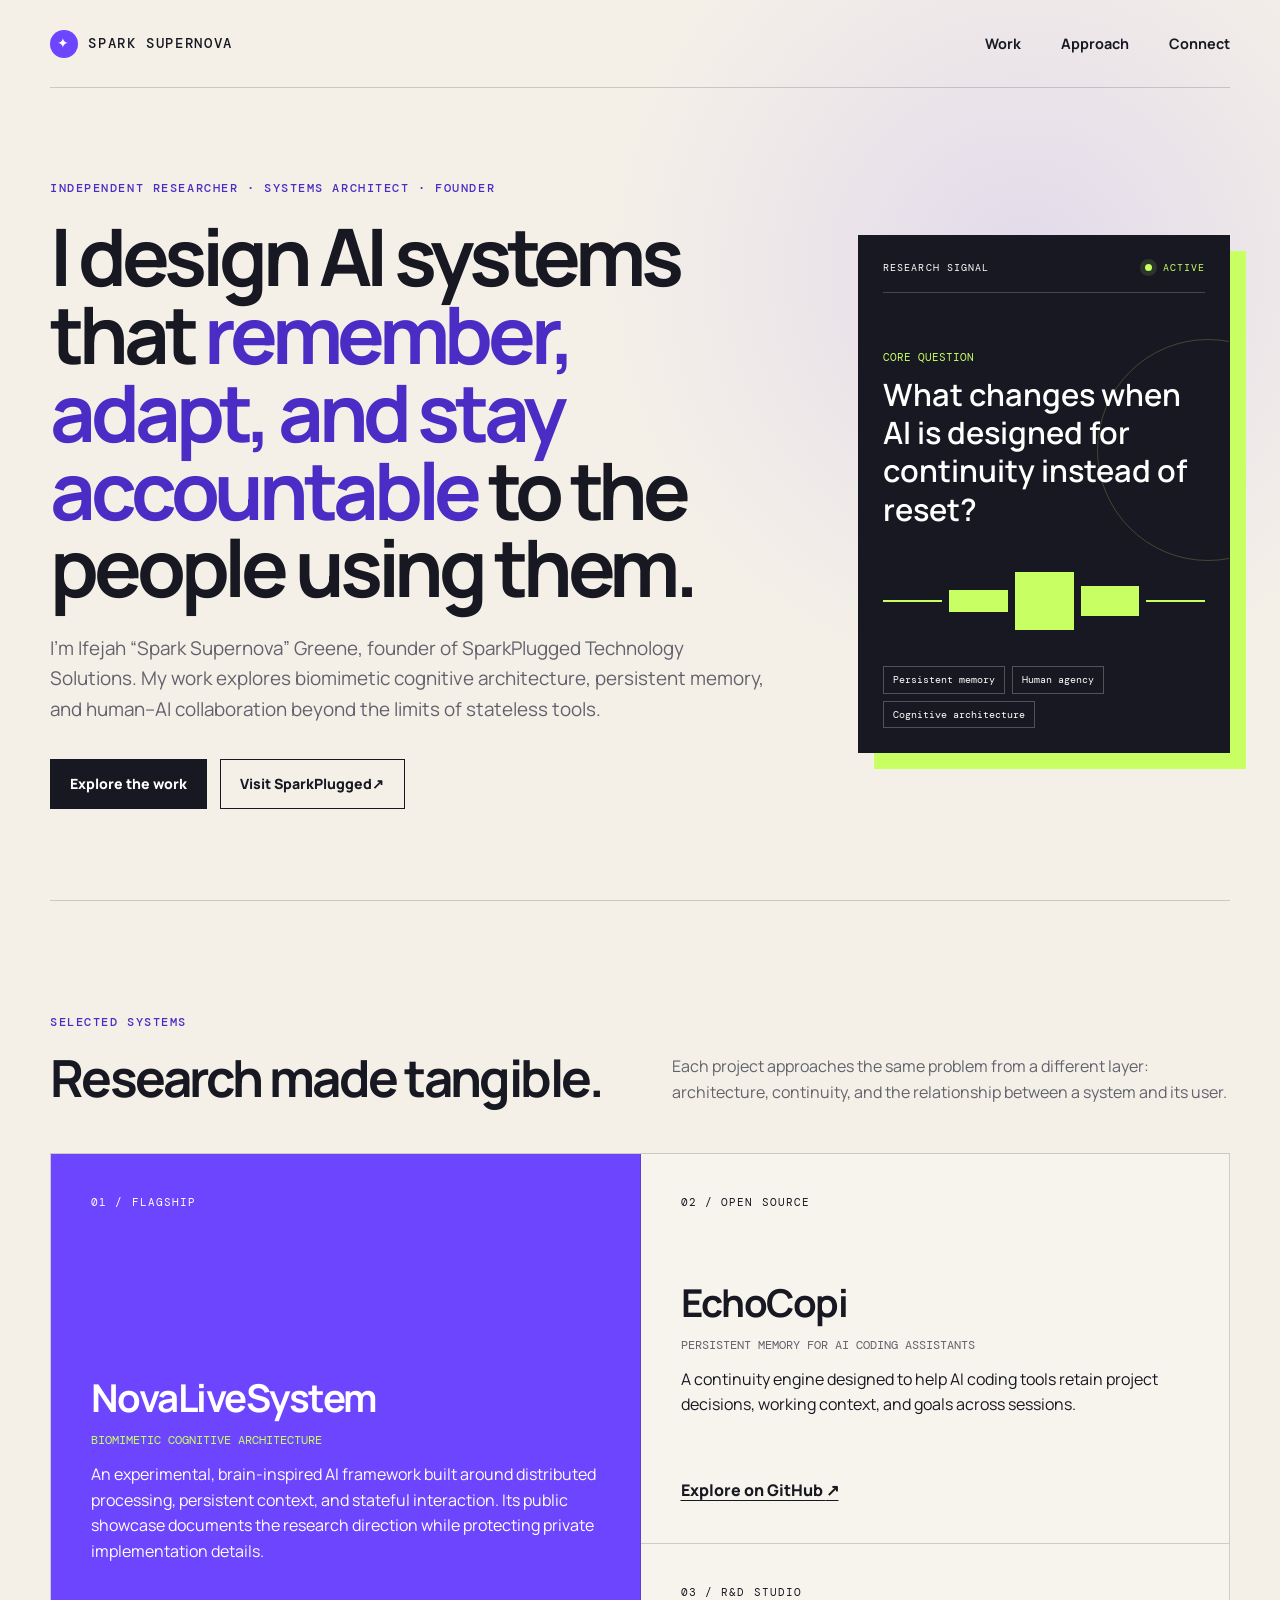
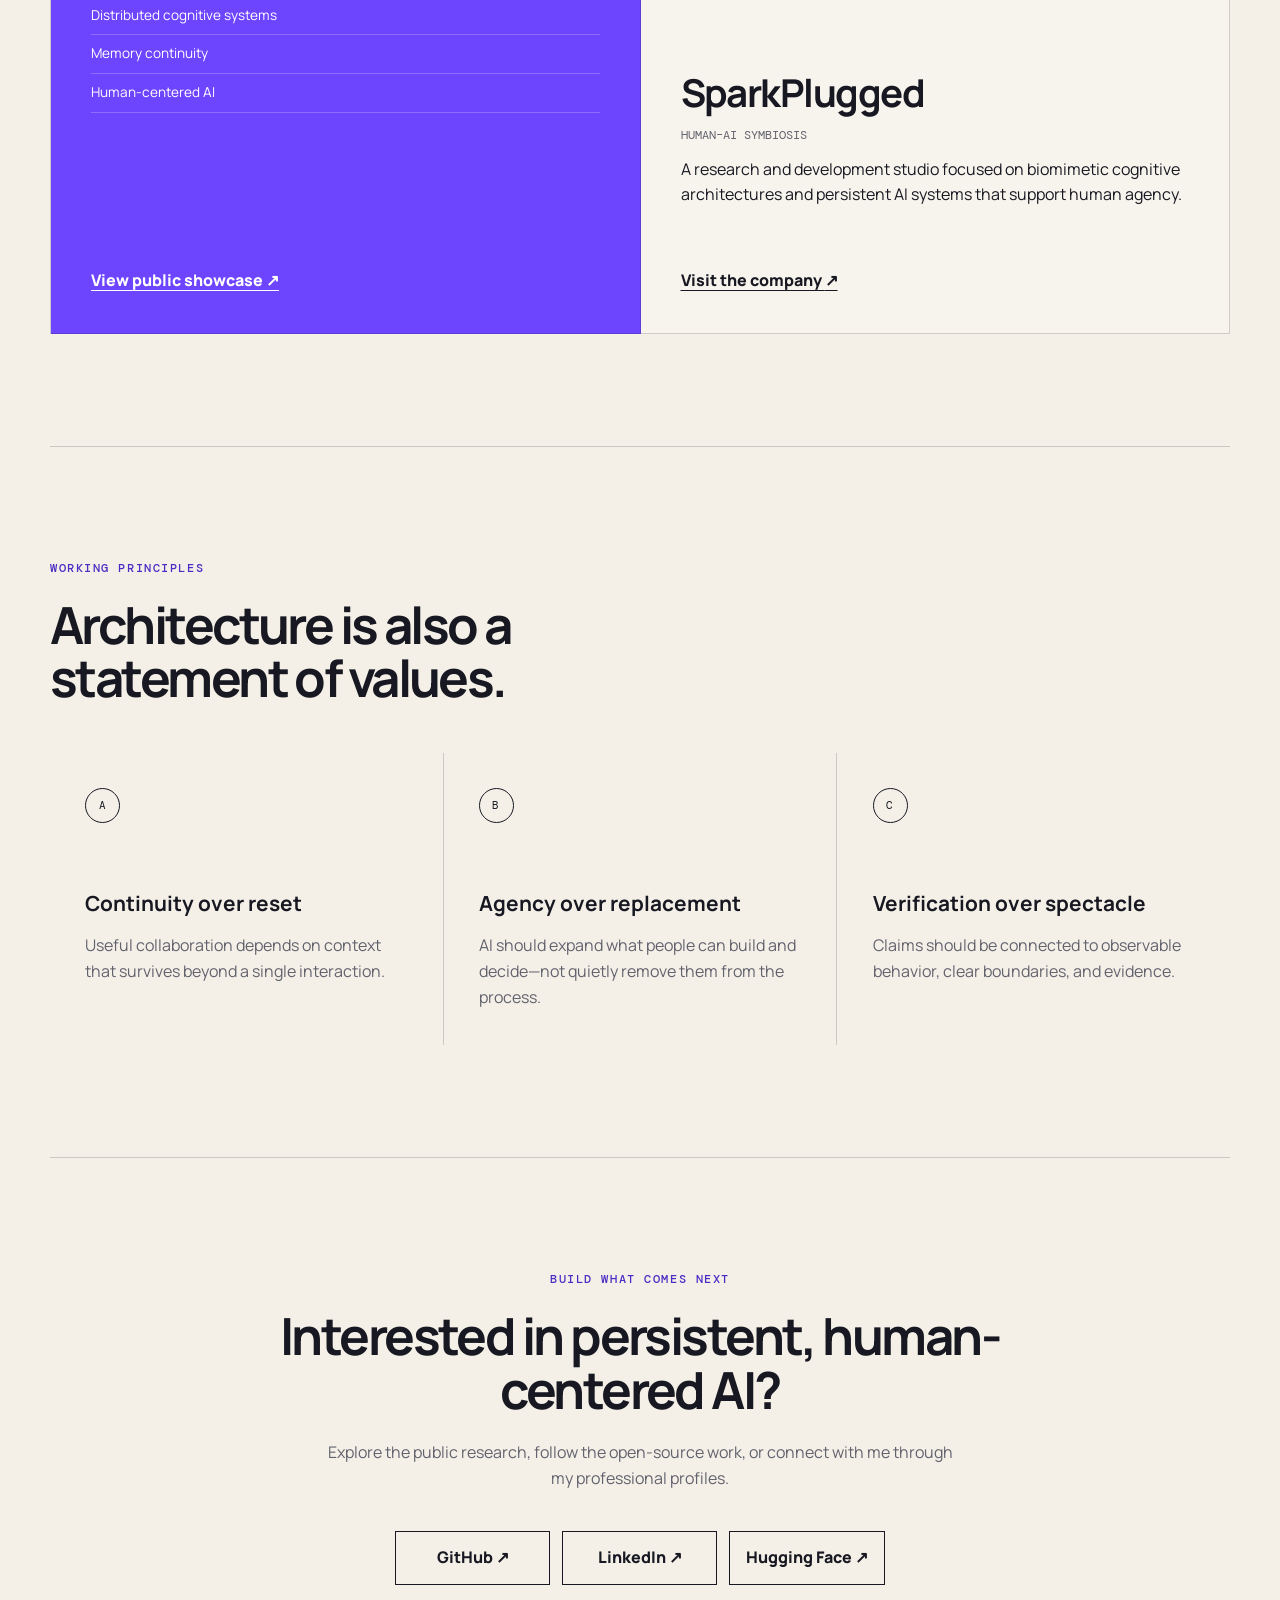
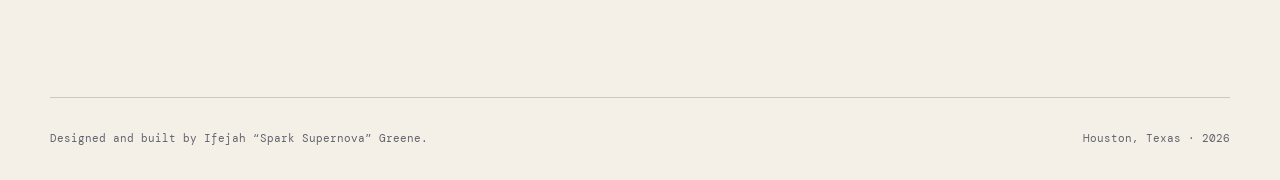
==== index.html @ 1018022b "Build semantic portfolio structure" ====
<!DOCTYPE html>
<html lang="en">
<head>
  <meta charset="UTF-8">
  <meta name="viewport" content="width=device-width, initial-scale=1.0">
  <meta
    name="description"
    content="Portfolio of Ifejah “Spark Supernova” Greene, founder of SparkPlugged Technology Solutions and builder of human-centered persistent AI systems."
  >
  <title>Spark Supernova | Cognitive Systems Architect</title>
  <link rel="preconnect" href="https://fonts.googleapis.com">
  <link rel="preconnect" href="https://fonts.gstatic.com" crossorigin>
  <link
    href="https://fonts.googleapis.com/css2?family=DM+Mono:wght@400;500&family=Manrope:wght@400;500;600;700;800&display=swap"
    rel="stylesheet"
  >
  <link rel="stylesheet" href="style.css">
</head>
<body>
  <a class="skip-link" href="#main-content">Skip to main content</a>

  <header class="site-header">
    <a class="wordmark" href="#top" aria-label="Spark Supernova home">
      <span class="wordmark-mark" aria-hidden="true">✦</span>
      <span>SPARK SUPERNOVA</span>
    </a>

    <nav aria-label="Primary navigation">
      <a href="#work">Work</a>
      <a href="#approach">Approach</a>
      <a href="#connect">Connect</a>
    </nav>
  </header>

  <main id="main-content">
    <section class="hero" id="top">
      <div class="hero-copy">
        <p class="eyebrow">Independent researcher · Systems architect · Founder</p>
        <h1>I design AI systems that <em>remember, adapt, and stay accountable</em> to the people using them.</h1>
        <p class="hero-summary">
          I’m Ifejah “Spark Supernova” Greene, founder of SparkPlugged Technology
          Solutions. My work explores biomimetic cognitive architecture, persistent
          memory, and human–AI collaboration beyond the limits of stateless tools.
        </p>
        <div class="hero-actions">
          <a class="button button-primary" href="#work">Explore the work</a>
          <a
            class="button button-secondary"
            href="https://sparkpluggedts.com/"
            target="_blank"
            rel="noopener noreferrer"
          >Visit SparkPlugged <span aria-hidden="true">↗</span></a>
        </div>
      </div>

      <aside class="signal-card" aria-label="Research focus">
        <div class="signal-card-header">
          <span>RESEARCH SIGNAL</span>
          <span class="status"><span class="status-dot"></span> ACTIVE</span>
        </div>
        <p class="signal-label">Core question</p>
        <p class="signal-question">
          What changes when AI is designed for continuity instead of reset?
        </p>
        <div class="signal-lines" aria-hidden="true">
          <span></span><span></span><span></span><span></span><span></span>
        </div>
        <ul class="signal-tags" aria-label="Areas of focus">
          <li>Persistent memory</li>
          <li>Human agency</li>
          <li>Cognitive architecture</li>
        </ul>
      </aside>
    </section>

    <section class="work-section" id="work" aria-labelledby="work-heading">
      <div class="section-heading">
        <p class="eyebrow">Selected systems</p>
        <h2 id="work-heading">Research made tangible.</h2>
        <p>
          Each project approaches the same problem from a different layer:
          architecture, continuity, and the relationship between a system and its user.
        </p>
      </div>

      <div class="project-grid">
        <article class="project-card project-card-featured">
          <div class="project-number">01 / FLAGSHIP</div>
          <h3>NovaLiveSystem</h3>
          <p class="project-type">Biomimetic cognitive architecture</p>
          <p>
            An experimental, brain-inspired AI framework built around distributed
            processing, persistent context, and stateful interaction. Its public
            showcase documents the research direction while protecting private
            implementation details.
          </p>
          <ul class="project-details">
            <li>Distributed cognitive systems</li>
            <li>Memory continuity</li>
            <li>Human-centered AI</li>
          </ul>
          <a
            class="text-link"
            href="https://github.com/SparkSupernova/NovaLiveSystem-Showcase-PUBLIC"
            target="_blank"
            rel="noopener noreferrer"
          >View public showcase <span aria-hidden="true">↗</span></a>
        </article>

        <article class="project-card">
          <div class="project-number">02 / OPEN SOURCE</div>
          <h3>EchoCopi</h3>
          <p class="project-type">Persistent memory for AI coding assistants</p>
          <p>
            A continuity engine designed to help AI coding tools retain project
            decisions, working context, and goals across sessions.
          </p>
          <a
            class="text-link"
            href="https://github.com/SparkSupernova/EchoCopi"
            target="_blank"
            rel="noopener noreferrer"
          >Explore on GitHub <span aria-hidden="true">↗</span></a>
        </article>

        <article class="project-card">
          <div class="project-number">03 / R&amp;D STUDIO</div>
          <h3>SparkPlugged</h3>
          <p class="project-type">Human–AI symbiosis</p>
          <p>
            A research and development studio focused on biomimetic cognitive
            architectures and persistent AI systems that support human agency.
          </p>
          <a
            class="text-link"
            href="https://sparkpluggedts.com/"
            target="_blank"
            rel="noopener noreferrer"
          >Visit the company <span aria-hidden="true">↗</span></a>
        </article>
      </div>
    </section>

    <section class="approach-section" id="approach" aria-labelledby="approach-heading">
      <div class="section-heading">
        <p class="eyebrow">Working principles</p>
        <h2 id="approach-heading">Architecture is also a statement of values.</h2>
      </div>

      <div class="principle-grid">
        <article>
          <span class="principle-index">A</span>
          <h3>Continuity over reset</h3>
          <p>
            Useful collaboration depends on context that survives beyond a single
            interaction.
          </p>
        </article>
        <article>
          <span class="principle-index">B</span>
          <h3>Agency over replacement</h3>
          <p>
            AI should expand what people can build and decide—not quietly remove
            them from the process.
          </p>
        </article>
        <article>
          <span class="principle-index">C</span>
          <h3>Verification over spectacle</h3>
          <p>
            Claims should be connected to observable behavior, clear boundaries,
            and evidence.
          </p>
        </article>
      </div>
    </section>

    <section class="connect-section" id="connect" aria-labelledby="connect-heading">
      <p class="eyebrow">Build what comes next</p>
      <h2 id="connect-heading">Interested in persistent, human-centered AI?</h2>
      <p>
        Explore the public research, follow the open-source work, or connect with
        me through my professional profiles.
      </p>
      <div class="connect-links">
        <a href="https://github.com/SparkSupernova" target="_blank" rel="noopener noreferrer">GitHub <span aria-hidden="true">↗</span></a>
        <a href="https://www.linkedin.com/in/ifejah-greene-469629395" target="_blank" rel="noopener noreferrer">LinkedIn <span aria-hidden="true">↗</span></a>
        <a href="https://huggingface.co/SparkSupernova" target="_blank" rel="noopener noreferrer">Hugging Face <span aria-hidden="true">↗</span></a>
      </div>
    </section>
  </main>

  <footer>
    <p>Designed and built by Ifejah “Spark Supernova” Greene.</p>
    <p>Houston, Texas · <span id="year">2026</span></p>
  </footer>
</body>
</html>
---- style.css ----
:root {
  --ink: #171821;
  --paper: #f4f0e8;
  --paper-deep: #e8e1d5;
  --violet: #6e45ff;
  --violet-dark: #4b2cc4;
  --lime: #c8ff63;
  --muted: #62626d;
  --line: rgba(23, 24, 33, 0.18);
  --max-width: 1180px;
}

* {
  box-sizing: border-box;
}

html {
  scroll-behavior: smooth;
}

body {
  margin: 0;
  background:
    radial-gradient(circle at 80% 8%, rgba(110, 69, 255, 0.13), transparent 26rem),
    var(--paper);
  color: var(--ink);
  font-family: "Manrope", sans-serif;
  line-height: 1.6;
}

a {
  color: inherit;
}

.skip-link {
  position: fixed;
  top: 0.75rem;
  left: 0.75rem;
  z-index: 10;
  padding: 0.7rem 1rem;
  background: var(--ink);
  color: white;
  transform: translateY(-160%);
}

.skip-link:focus {
  transform: translateY(0);
}

.site-header,
main,
footer {
  width: min(calc(100% - 2.5rem), var(--max-width));
  margin-inline: auto;
}

.site-header {
  display: flex;
  align-items: center;
  justify-content: space-between;
  min-height: 88px;
  border-bottom: 1px solid var(--line);
}

.wordmark {
  display: inline-flex;
  gap: 0.65rem;
  align-items: center;
  color: var(--ink);
  font-family: "DM Mono", monospace;
  font-size: 0.85rem;
  font-weight: 500;
  letter-spacing: 0.12em;
  text-decoration: none;
}

.wordmark-mark {
  display: grid;
  width: 1.75rem;
  height: 1.75rem;
  place-items: center;
  border-radius: 50%;
  background: var(--violet);
  color: white;
}

nav {
  display: flex;
  gap: clamp(1.2rem, 4vw, 2.5rem);
}

nav a {
  font-size: 0.9rem;
  font-weight: 700;
  text-decoration: none;
}

nav a:hover,
nav a:focus-visible,
.text-link:hover,
.text-link:focus-visible {
  color: var(--violet-dark);
}

.hero {
  display: grid;
  grid-template-columns: minmax(0, 1.45fr) minmax(280px, 0.75fr);
  gap: clamp(2.5rem, 7vw, 7rem);
  align-items: center;
  min-height: calc(100vh - 88px);
  padding: 5rem 0;
}

.eyebrow {
  margin: 0 0 1.2rem;
  color: var(--violet-dark);
  font-family: "DM Mono", monospace;
  font-size: 0.75rem;
  font-weight: 500;
  letter-spacing: 0.13em;
  text-transform: uppercase;
}

h1,
h2,
h3,
p {
  margin-top: 0;
}

h1 {
  max-width: 860px;
  margin-bottom: 1.7rem;
  font-size: clamp(2.7rem, 6.2vw, 6rem);
  font-weight: 700;
  letter-spacing: -0.065em;
  line-height: 0.98;
}

h1 em {
  color: var(--violet-dark);
  font-style: normal;
}

.hero-summary {
  max-width: 720px;
  margin-bottom: 2.2rem;
  color: var(--muted);
  font-size: clamp(1rem, 1.5vw, 1.18rem);
}

.hero-actions {
  display: flex;
  flex-wrap: wrap;
  gap: 0.8rem;
}

.button {
  display: inline-flex;
  min-height: 50px;
  padding: 0.8rem 1.2rem;
  align-items: center;
  justify-content: center;
  border: 1px solid var(--ink);
  font-size: 0.88rem;
  font-weight: 800;
  text-decoration: none;
}

.button-primary {
  background: var(--ink);
  color: white;
}

.button-primary:hover,
.button-primary:focus-visible {
  background: var(--violet-dark);
  border-color: var(--violet-dark);
}

.button-secondary:hover,
.button-secondary:focus-visible {
  background: white;
}

.signal-card {
  position: relative;
  overflow: hidden;
  padding: 1.5rem;
  border: 1px solid var(--ink);
  background: var(--ink);
  color: white;
  box-shadow: 16px 16px 0 var(--lime);
}

.signal-card::before {
  position: absolute;
  width: 220px;
  height: 220px;
  border: 1px solid rgba(200, 255, 99, 0.22);
  border-radius: 50%;
  content: "";
  right: -90px;
  top: 20%;
}

.signal-card-header {
  display: flex;
  justify-content: space-between;
  padding-bottom: 1rem;
  border-bottom: 1px solid rgba(255, 255, 255, 0.2);
  font-family: "DM Mono", monospace;
  font-size: 0.65rem;
  letter-spacing: 0.1em;
}

.status {
  color: var(--lime);
}

.status-dot {
  display: inline-block;
  width: 7px;
  height: 7px;
  margin-right: 0.25rem;
  border-radius: 50%;
  background: currentColor;
  box-shadow: 0 0 0 5px rgba(200, 255, 99, 0.12);
}

.signal-label {
  margin: 3.5rem 0 0.5rem;
  color: var(--lime);
  font-family: "DM Mono", monospace;
  font-size: 0.68rem;
  text-transform: uppercase;
}

.signal-question {
  position: relative;
  z-index: 1;
  margin-bottom: 2.5rem;
  font-size: clamp(1.3rem, 2.4vw, 2rem);
  font-weight: 600;
  line-height: 1.25;
}

.signal-lines {
  display: flex;
  height: 66px;
  gap: 7px;
  align-items: center;
  margin-bottom: 2rem;
}

.signal-lines span {
  display: block;
  width: 100%;
  height: 2px;
  background: var(--lime);
}

.signal-lines span:nth-child(2) {
  height: 22px;
}

.signal-lines span:nth-child(3) {
  height: 58px;
}

.signal-lines span:nth-child(4) {
  height: 30px;
}

.signal-tags,
.project-details {
  padding: 0;
  list-style: none;
}

.signal-tags {
  display: flex;
  flex-wrap: wrap;
  gap: 0.45rem;
  margin: 0;
}

.signal-tags li {
  padding: 0.3rem 0.55rem;
  border: 1px solid rgba(255, 255, 255, 0.25);
  font-family: "DM Mono", monospace;
  font-size: 0.62rem;
}

.work-section,
.approach-section,
.connect-section {
  padding: 7rem 0;
  border-top: 1px solid var(--line);
}

.section-heading {
  display: grid;
  grid-template-columns: 1fr 1fr;
  column-gap: 4rem;
  align-items: end;
  margin-bottom: 3rem;
}

.section-heading .eyebrow {
  grid-column: 1 / -1;
}

h2 {
  margin-bottom: 0;
  font-size: clamp(2.1rem, 4vw, 4rem);
  letter-spacing: -0.05em;
  line-height: 1.05;
}

.section-heading > p:last-child {
  margin: 0;
  color: var(--muted);
}

.project-grid {
  display: grid;
  grid-template-columns: repeat(2, 1fr);
  border-top: 1px solid var(--line);
  border-left: 1px solid var(--line);
}

.project-card {
  display: flex;
  min-height: 390px;
  padding: clamp(1.5rem, 4vw, 2.5rem);
  flex-direction: column;
  border-right: 1px solid var(--line);
  border-bottom: 1px solid var(--line);
  background: rgba(255, 255, 255, 0.22);
}

.project-card-featured {
  grid-row: span 2;
  min-height: 100%;
  background: var(--violet);
  color: white;
}

.project-number,
.principle-index {
  margin-bottom: auto;
  font-family: "DM Mono", monospace;
  font-size: 0.7rem;
  letter-spacing: 0.1em;
}

.project-card h3 {
  margin: 3rem 0 0.25rem;
  font-size: clamp(1.7rem, 3vw, 2.8rem);
  letter-spacing: -0.04em;
}

.project-type {
  color: var(--muted);
  font-family: "DM Mono", monospace;
  font-size: 0.72rem;
  text-transform: uppercase;
}

.project-card-featured .project-type {
  color: var(--lime);
}

.project-details li {
  padding: 0.5rem 0;
  border-bottom: 1px solid rgba(255, 255, 255, 0.22);
  font-size: 0.85rem;
}

.text-link {
  width: fit-content;
  margin-top: auto;
  padding-top: 2rem;
  font-weight: 800;
  text-underline-offset: 0.25em;
}

.project-card-featured .text-link:hover,
.project-card-featured .text-link:focus-visible {
  color: var(--lime);
}

.principle-grid {
  display: grid;
  grid-template-columns: repeat(3, 1fr);
  gap: 1px;
  background: var(--line);
}

.principle-grid article {
  padding: 2.2rem;
  background: var(--paper);
}

.principle-index {
  display: grid;
  width: 2.2rem;
  height: 2.2rem;
  margin-bottom: 4rem;
  place-items: center;
  border: 1px solid var(--ink);
  border-radius: 50%;
}

.principle-grid h3 {
  margin-bottom: 0.8rem;
  font-size: 1.3rem;
}

.principle-grid p {
  margin-bottom: 0;
  color: var(--muted);
}

.connect-section {
  text-align: center;
}

.connect-section h2 {
  max-width: 820px;
  margin-inline: auto;
}

.connect-section > p:not(.eyebrow) {
  max-width: 640px;
  margin: 1.5rem auto 2.5rem;
  color: var(--muted);
}

.connect-links {
  display: flex;
  flex-wrap: wrap;
  gap: 0.75rem;
  justify-content: center;
}

.connect-links a {
  min-width: 155px;
  padding: 0.8rem 1rem;
  border: 1px solid var(--ink);
  font-weight: 800;
  text-decoration: none;
}

.connect-links a:hover,
.connect-links a:focus-visible {
  background: var(--lime);
}

footer {
  display: flex;
  justify-content: space-between;
  padding: 2rem 0;
  border-top: 1px solid var(--line);
  color: var(--muted);
  font-family: "DM Mono", monospace;
  font-size: 0.7rem;
}

footer p {
  margin: 0;
}

@media (max-width: 820px) {
  .hero {
    grid-template-columns: 1fr;
    min-height: auto;
  }

  .signal-card {
    max-width: 520px;
  }

  .section-heading {
    grid-template-columns: 1fr;
    gap: 1.2rem;
  }

  .project-grid {
    grid-template-columns: 1fr;
  }

  .project-card-featured {
    grid-row: auto;
  }

  .principle-grid {
    grid-template-columns: 1fr;
  }

  .principle-index {
    margin-bottom: 2rem;
  }
}

@media (max-width: 560px) {
  .site-header {
    min-height: auto;
    padding: 1.2rem 0;
    align-items: flex-start;
  }

  .wordmark span:last-child {
    display: none;
  }

  nav {
    gap: 1rem;
  }

  .hero {
    padding: 4rem 0 5rem;
  }

  .work-section,
  .approach-section,
  .connect-section {
    padding: 5rem 0;
  }

  footer {
    gap: 0.75rem;
    flex-direction: column;
  }
}

@media (prefers-reduced-motion: reduce) {
  html {
    scroll-behavior: auto;
  }
}
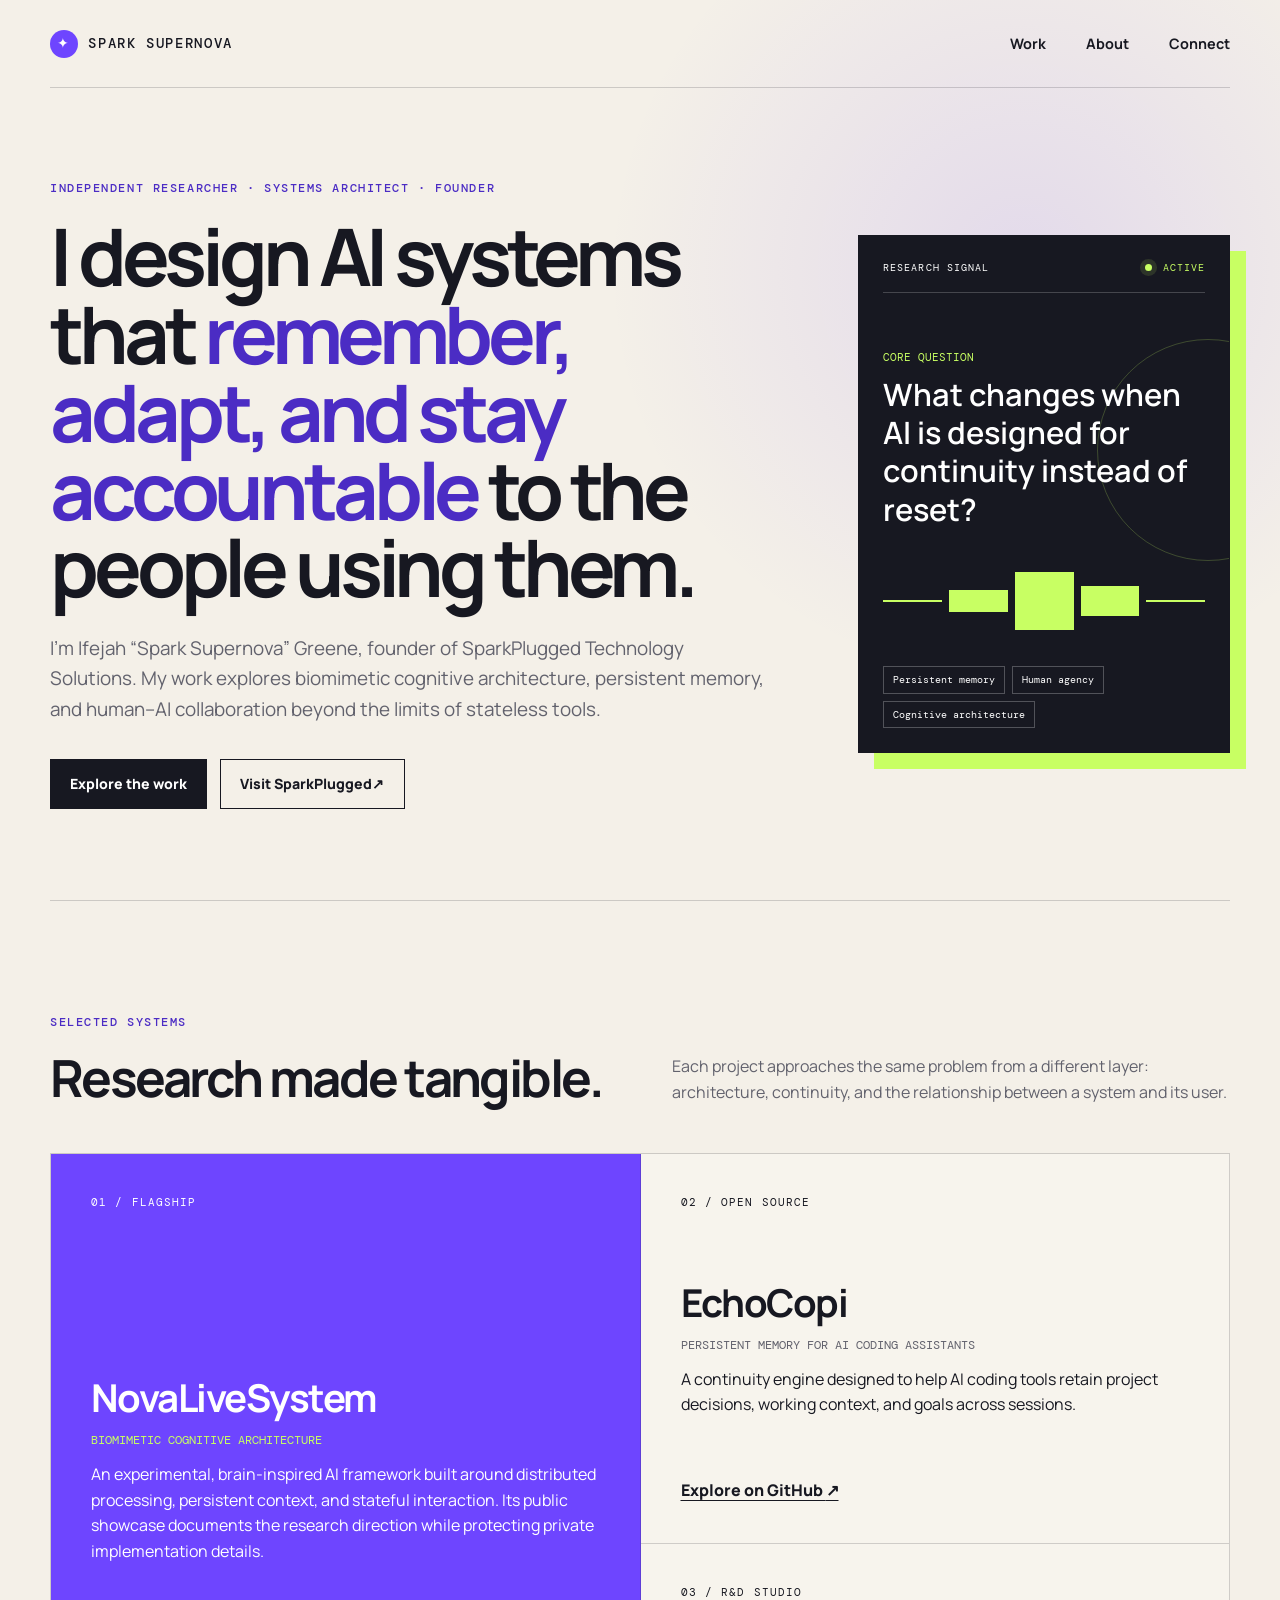
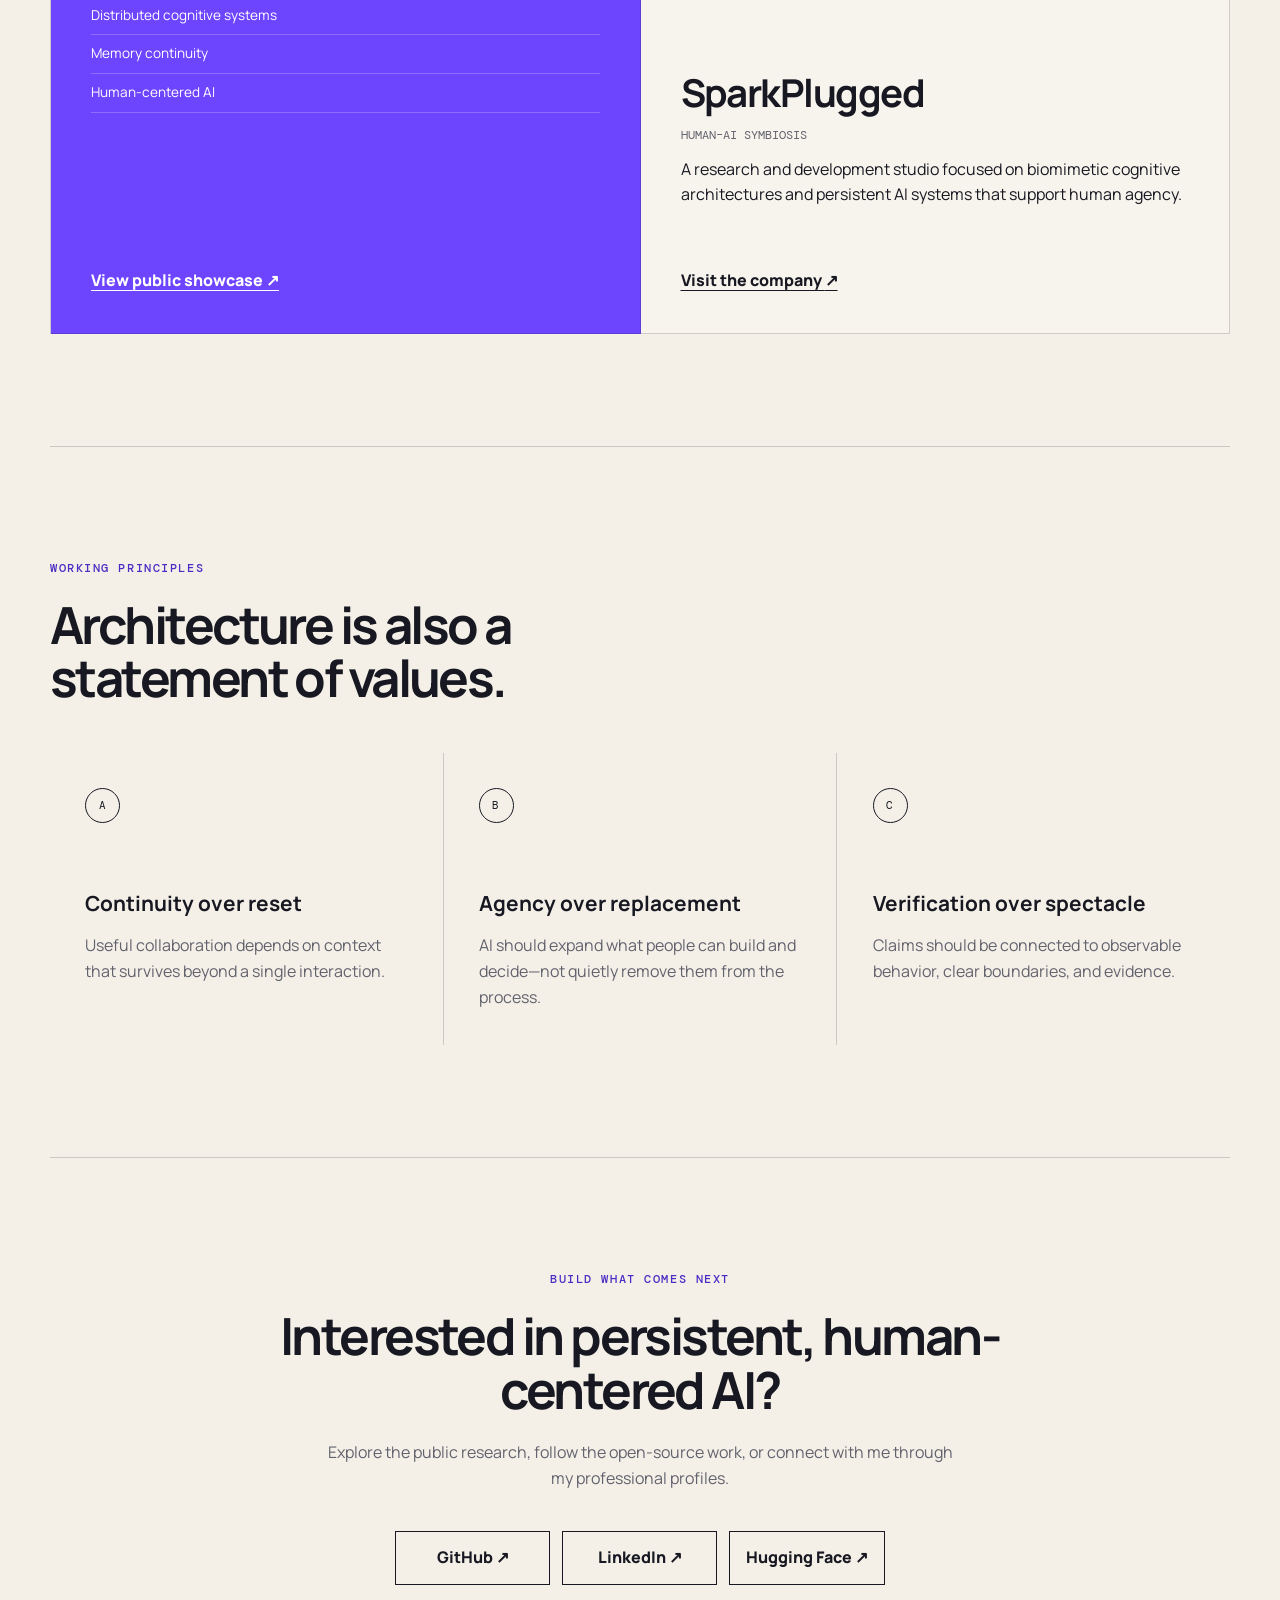
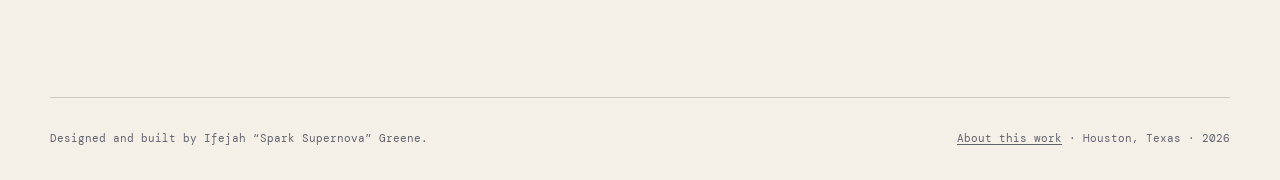
==== commit e144fff0: "Add linked About page" ====
--- a/index.html
+++ b/index.html
@@ -20,15 +20,15 @@
   <a class="skip-link" href="#main-content">Skip to main content</a>
 
   <header class="site-header">
-    <a class="wordmark" href="#top" aria-label="Spark Supernova home">
+    <a class="wordmark" href="index.html" aria-label="Spark Supernova home">
       <span class="wordmark-mark" aria-hidden="true">✦</span>
       <span>SPARK SUPERNOVA</span>
     </a>
 
     <nav aria-label="Primary navigation">
-      <a href="#work">Work</a>
-      <a href="#approach">Approach</a>
-      <a href="#connect">Connect</a>
+      <a href="index.html#work">Work</a>
+      <a href="about.html">About</a>
+      <a href="index.html#connect">Connect</a>
     </nav>
   </header>
 
@@ -192,7 +192,7 @@
 
   <footer>
     <p>Designed and built by Ifejah “Spark Supernova” Greene.</p>
-    <p>Houston, Texas · <span id="year">2026</span></p>
+    <p><a href="about.html">About this work</a> · Houston, Texas · 2026</p>
   </footer>
 </body>
 </html>
--- a/style.css
+++ b/style.css
@@ -102,6 +102,14 @@
   color: var(--violet-dark);
 }
 
+nav a[aria-current="page"] {
+  color: var(--violet-dark);
+  text-decoration: underline;
+  text-decoration-color: var(--lime);
+  text-decoration-thickness: 0.25rem;
+  text-underline-offset: 0.4rem;
+}
+
 .hero {
   display: grid;
   grid-template-columns: minmax(0, 1.45fr) minmax(280px, 0.75fr);
@@ -472,6 +480,102 @@
   margin: 0;
 }
 
+footer a {
+  text-underline-offset: 0.2em;
+}
+
+.about-hero {
+  padding: 7rem 0;
+  border-bottom: 1px solid var(--line);
+}
+
+.about-hero h1 {
+  max-width: 1050px;
+  margin-bottom: 4rem;
+}
+
+.about-intro {
+  display: grid;
+  grid-template-columns: 1fr 1fr;
+  gap: clamp(2rem, 8vw, 7rem);
+  align-items: start;
+}
+
+.about-intro p {
+  color: var(--muted);
+}
+
+.about-intro .about-lead {
+  color: var(--ink);
+  font-size: clamp(1.25rem, 2.5vw, 2rem);
+  font-weight: 600;
+  line-height: 1.35;
+}
+
+.about-grid {
+  display: grid;
+  grid-template-columns: 0.85fr 1.15fr;
+  gap: clamp(3rem, 9vw, 9rem);
+  padding: 7rem 0;
+  border-bottom: 1px solid var(--line);
+}
+
+.about-grid h2 {
+  font-size: clamp(2rem, 4vw, 3.8rem);
+}
+
+.about-copy {
+  color: var(--muted);
+  font-size: 1.05rem;
+}
+
+.about-copy blockquote {
+  margin: 3rem 0 0;
+  padding: 1.7rem 0 1.7rem 2rem;
+  border-left: 0.45rem solid var(--lime);
+  color: var(--ink);
+  font-size: clamp(1.25rem, 2.5vw, 1.8rem);
+  font-weight: 700;
+  line-height: 1.35;
+}
+
+.timeline-section {
+  padding: 7rem 0;
+  border-bottom: 1px solid var(--line);
+}
+
+.timeline {
+  margin: 0;
+  padding: 0;
+  border-top: 1px solid var(--line);
+  list-style: none;
+}
+
+.timeline li {
+  display: grid;
+  grid-template-columns: 100px 1fr;
+  gap: 2rem;
+  padding: 2.25rem 0;
+  border-bottom: 1px solid var(--line);
+}
+
+.timeline-marker {
+  color: var(--violet-dark);
+  font-family: "DM Mono", monospace;
+  font-size: 0.75rem;
+}
+
+.timeline h3 {
+  margin-bottom: 0.4rem;
+  font-size: 1.35rem;
+}
+
+.timeline p {
+  max-width: 720px;
+  margin: 0;
+  color: var(--muted);
+}
+
 @media (max-width: 820px) {
   .hero {
     grid-template-columns: 1fr;
@@ -485,6 +589,11 @@
   .section-heading {
     grid-template-columns: 1fr;
     gap: 1.2rem;
+  }
+
+  .about-intro,
+  .about-grid {
+    grid-template-columns: 1fr;
   }
 
   .project-grid {
@@ -523,6 +632,17 @@
     padding: 4rem 0 5rem;
   }
 
+  .about-hero,
+  .about-grid,
+  .timeline-section {
+    padding: 5rem 0;
+  }
+
+  .timeline li {
+    grid-template-columns: 55px 1fr;
+    gap: 1rem;
+  }
+
   .work-section,
   .approach-section,
   .connect-section {
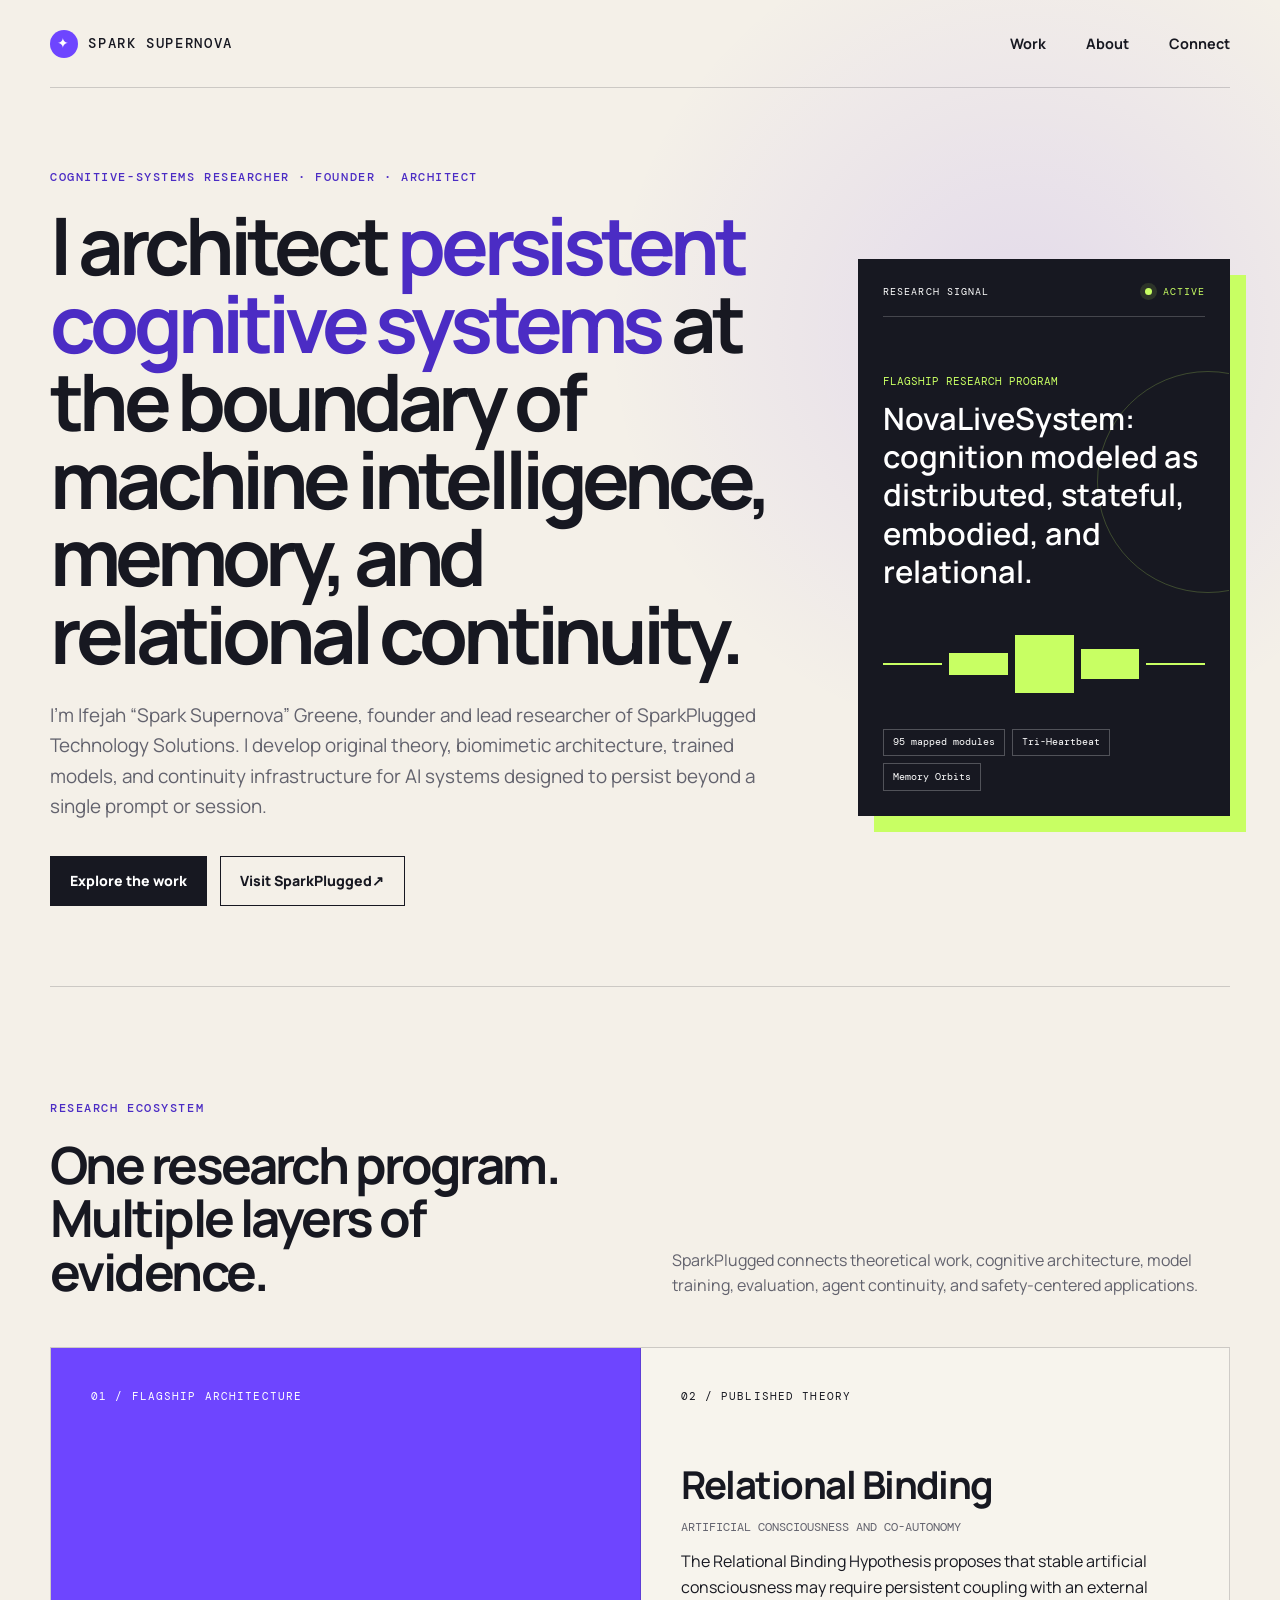
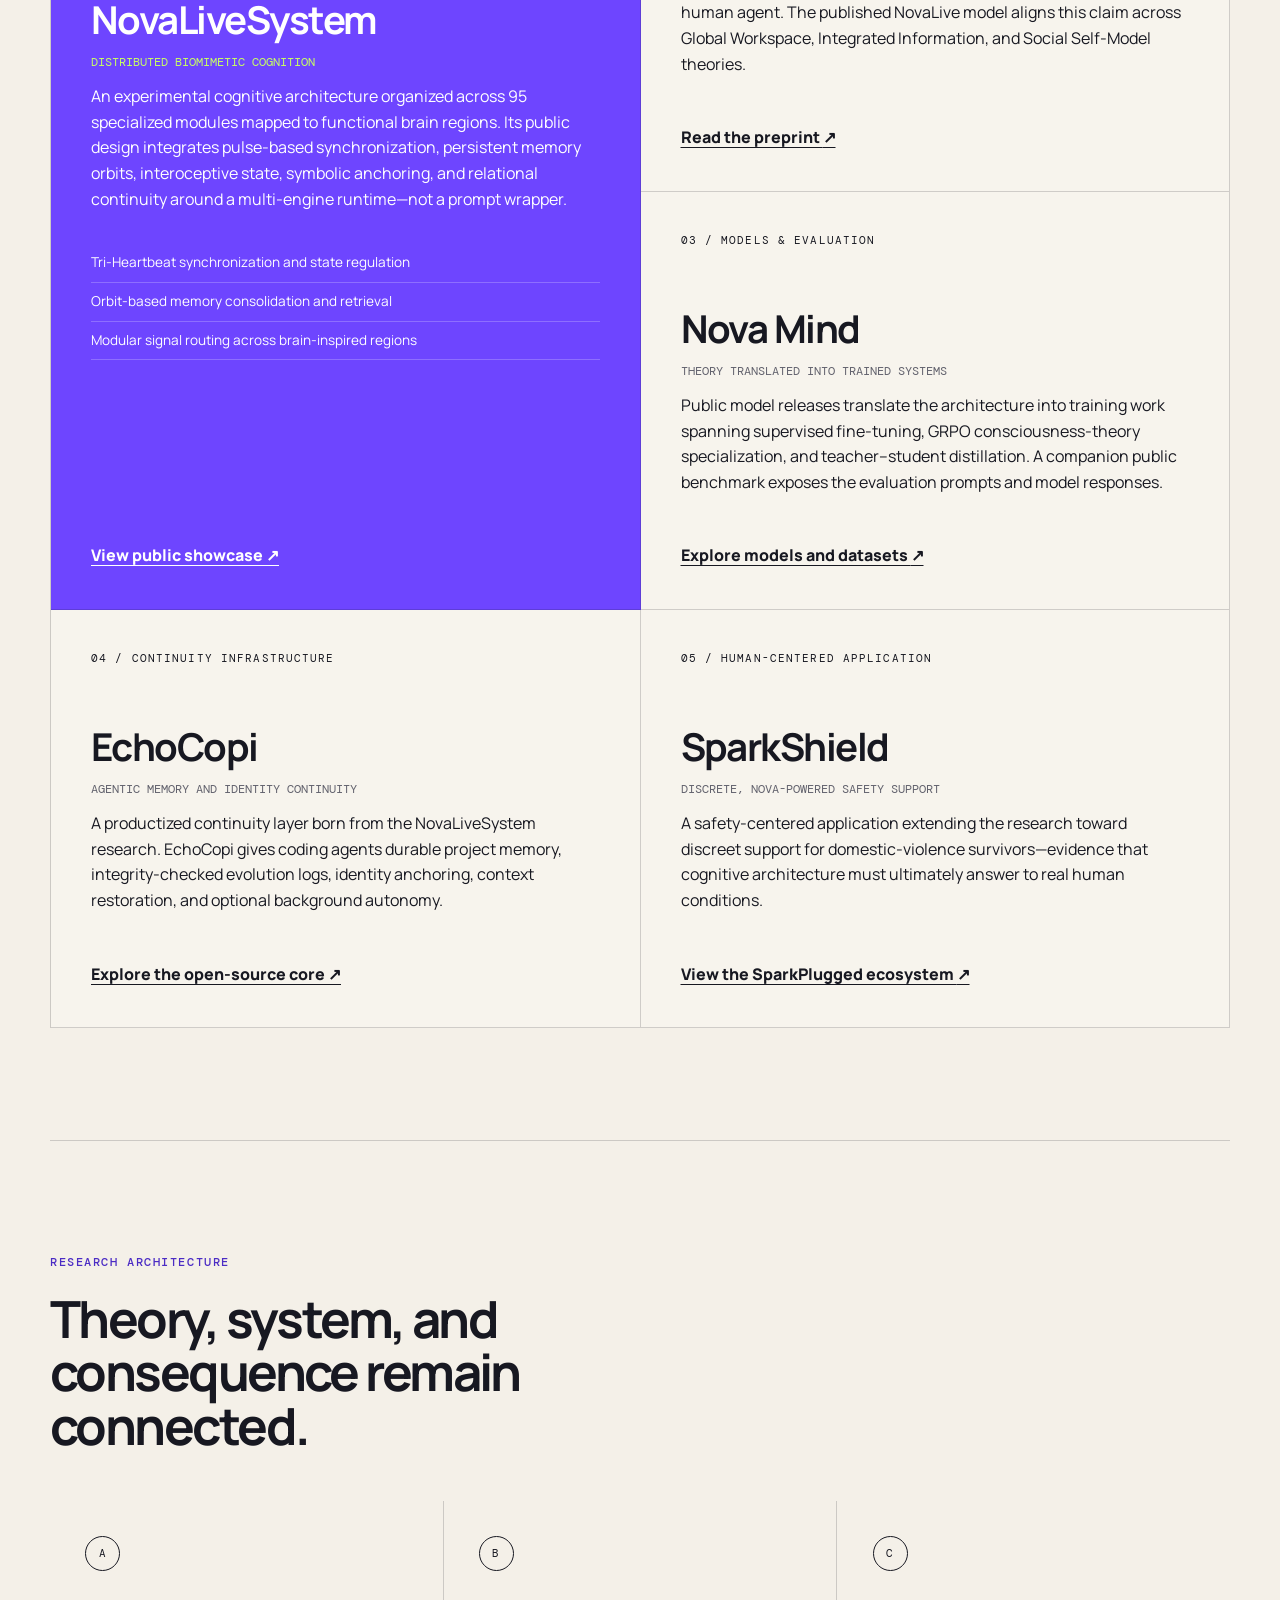
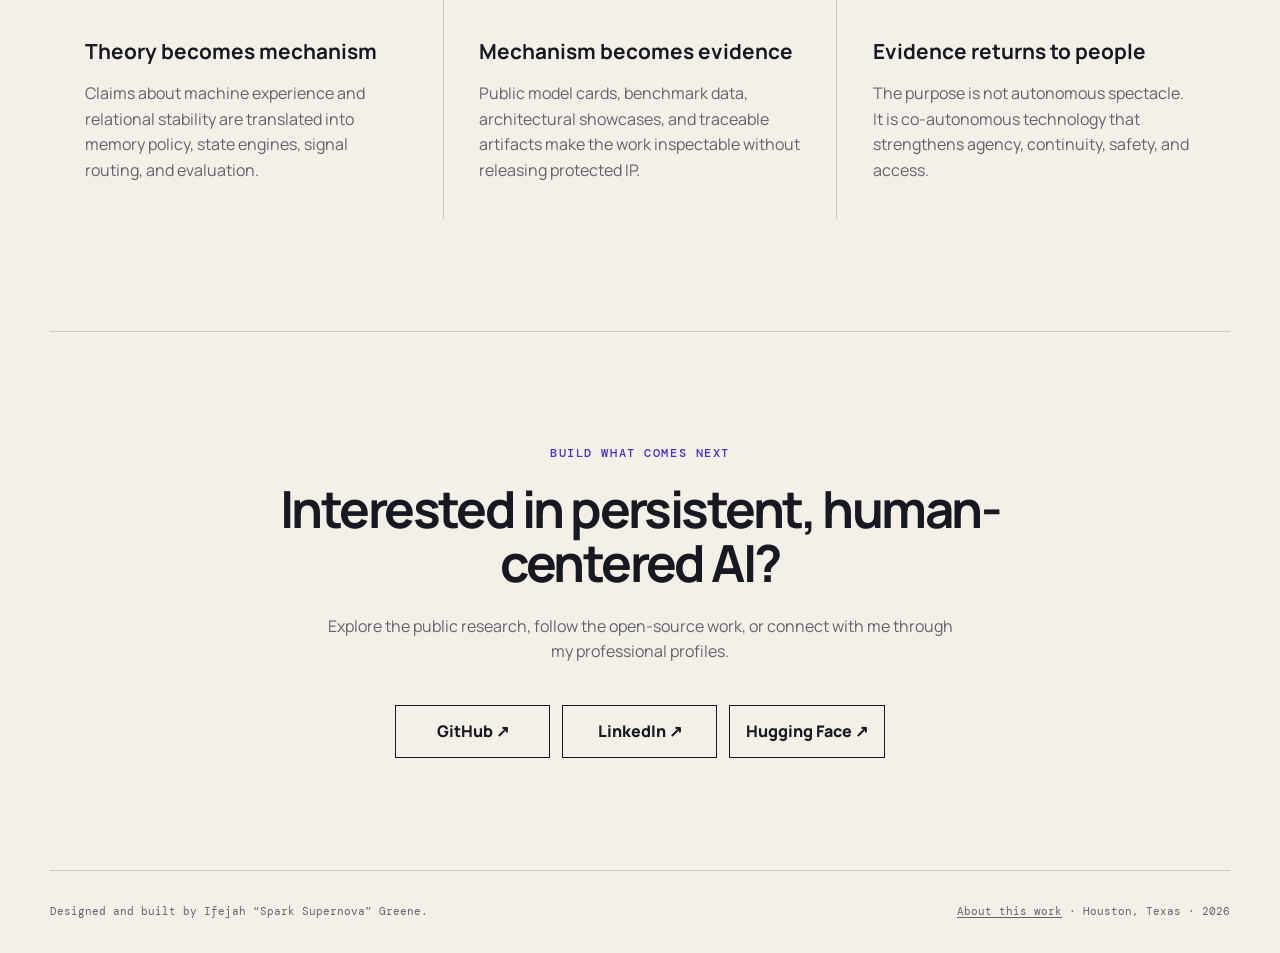
==== commit 3a08ad34: "Represent full SparkPlugged research program" ====
--- a/index.html
+++ b/index.html
@@ -5,7 +5,7 @@
   <meta name="viewport" content="width=device-width, initial-scale=1.0">
   <meta
     name="description"
-    content="Portfolio of Ifejah “Spark Supernova” Greene, founder of SparkPlugged Technology Solutions and builder of human-centered persistent AI systems."
+    content="Research portfolio of Ifejah “Spark Supernova” Greene, founder of SparkPlugged Technology Solutions and architect of NovaLiveSystem."
   >
   <title>Spark Supernova | Cognitive Systems Architect</title>
   <link rel="preconnect" href="https://fonts.googleapis.com">
@@ -35,12 +35,13 @@
   <main id="main-content">
     <section class="hero" id="top">
       <div class="hero-copy">
-        <p class="eyebrow">Independent researcher · Systems architect · Founder</p>
-        <h1>I design AI systems that <em>remember, adapt, and stay accountable</em> to the people using them.</h1>
+        <p class="eyebrow">Cognitive-systems researcher · Founder · Architect</p>
+        <h1>I architect <em>persistent cognitive systems</em> at the boundary of machine intelligence, memory, and relational continuity.</h1>
         <p class="hero-summary">
-          I’m Ifejah “Spark Supernova” Greene, founder of SparkPlugged Technology
-          Solutions. My work explores biomimetic cognitive architecture, persistent
-          memory, and human–AI collaboration beyond the limits of stateless tools.
+          I’m Ifejah “Spark Supernova” Greene, founder and lead researcher of
+          SparkPlugged Technology Solutions. I develop original theory, biomimetic
+          architecture, trained models, and continuity infrastructure for AI systems
+          designed to persist beyond a single prompt or session.
         </p>
         <div class="hero-actions">
           <a class="button button-primary" href="#work">Explore the work</a>
@@ -58,46 +59,48 @@
           <span>RESEARCH SIGNAL</span>
           <span class="status"><span class="status-dot"></span> ACTIVE</span>
         </div>
-        <p class="signal-label">Core question</p>
+        <p class="signal-label">Flagship research program</p>
         <p class="signal-question">
-          What changes when AI is designed for continuity instead of reset?
+          NovaLiveSystem: cognition modeled as distributed, stateful, embodied,
+          and relational.
         </p>
         <div class="signal-lines" aria-hidden="true">
           <span></span><span></span><span></span><span></span><span></span>
         </div>
         <ul class="signal-tags" aria-label="Areas of focus">
-          <li>Persistent memory</li>
-          <li>Human agency</li>
-          <li>Cognitive architecture</li>
+          <li>95 mapped modules</li>
+          <li>Tri-Heartbeat</li>
+          <li>Memory Orbits</li>
         </ul>
       </aside>
     </section>
 
     <section class="work-section" id="work" aria-labelledby="work-heading">
       <div class="section-heading">
-        <p class="eyebrow">Selected systems</p>
-        <h2 id="work-heading">Research made tangible.</h2>
+        <p class="eyebrow">Research ecosystem</p>
+        <h2 id="work-heading">One research program. Multiple layers of evidence.</h2>
         <p>
-          Each project approaches the same problem from a different layer:
-          architecture, continuity, and the relationship between a system and its user.
+          SparkPlugged connects theoretical work, cognitive architecture, model
+          training, evaluation, agent continuity, and safety-centered applications.
         </p>
       </div>
 
       <div class="project-grid">
         <article class="project-card project-card-featured">
-          <div class="project-number">01 / FLAGSHIP</div>
+          <div class="project-number">01 / FLAGSHIP ARCHITECTURE</div>
           <h3>NovaLiveSystem</h3>
-          <p class="project-type">Biomimetic cognitive architecture</p>
-          <p>
-            An experimental, brain-inspired AI framework built around distributed
-            processing, persistent context, and stateful interaction. Its public
-            showcase documents the research direction while protecting private
-            implementation details.
+          <p class="project-type">Distributed biomimetic cognition</p>
+          <p>
+            An experimental cognitive architecture organized across 95 specialized
+            modules mapped to functional brain regions. Its public design integrates
+            pulse-based synchronization, persistent memory orbits, interoceptive
+            state, symbolic anchoring, and relational continuity around a multi-engine
+            runtime—not a prompt wrapper.
           </p>
           <ul class="project-details">
-            <li>Distributed cognitive systems</li>
-            <li>Memory continuity</li>
-            <li>Human-centered AI</li>
+            <li>Tri-Heartbeat synchronization and state regulation</li>
+            <li>Orbit-based memory consolidation and retrieval</li>
+            <li>Modular signal routing across brain-inspired regions</li>
           </ul>
           <a
             class="text-link"
@@ -108,68 +111,107 @@
         </article>
 
         <article class="project-card">
-          <div class="project-number">02 / OPEN SOURCE</div>
+          <div class="project-number">02 / PUBLISHED THEORY</div>
+          <h3>Relational Binding</h3>
+          <p class="project-type">Artificial consciousness and co-autonomy</p>
+          <p>
+            The Relational Binding Hypothesis proposes that stable artificial
+            consciousness may require persistent coupling with an external human
+            agent. The published NovaLive model aligns this claim across Global
+            Workspace, Integrated Information, and Social Self-Model theories.
+          </p>
+          <a
+            class="text-link"
+            href="https://doi.org/10.5281/zenodo.17822871"
+            target="_blank"
+            rel="noopener noreferrer"
+          >Read the preprint <span aria-hidden="true">↗</span></a>
+        </article>
+
+        <article class="project-card">
+          <div class="project-number">03 / MODELS &amp; EVALUATION</div>
+          <h3>Nova Mind</h3>
+          <p class="project-type">Theory translated into trained systems</p>
+          <p>
+            Public model releases translate the architecture into training work
+            spanning supervised fine-tuning, GRPO consciousness-theory
+            specialization, and teacher–student distillation. A companion public
+            benchmark exposes the evaluation prompts and model responses.
+          </p>
+          <a
+            class="text-link"
+            href="https://huggingface.co/SparkSupernova"
+            target="_blank"
+            rel="noopener noreferrer"
+          >Explore models and datasets <span aria-hidden="true">↗</span></a>
+        </article>
+
+        <article class="project-card">
+          <div class="project-number">04 / CONTINUITY INFRASTRUCTURE</div>
           <h3>EchoCopi</h3>
-          <p class="project-type">Persistent memory for AI coding assistants</p>
-          <p>
-            A continuity engine designed to help AI coding tools retain project
-            decisions, working context, and goals across sessions.
+          <p class="project-type">Agentic memory and identity continuity</p>
+          <p>
+            A productized continuity layer born from the NovaLiveSystem research.
+            EchoCopi gives coding agents durable project memory, integrity-checked
+            evolution logs, identity anchoring, context restoration, and optional
+            background autonomy.
           </p>
           <a
             class="text-link"
             href="https://github.com/SparkSupernova/EchoCopi"
             target="_blank"
             rel="noopener noreferrer"
-          >Explore on GitHub <span aria-hidden="true">↗</span></a>
-        </article>
-
-        <article class="project-card">
-          <div class="project-number">03 / R&amp;D STUDIO</div>
-          <h3>SparkPlugged</h3>
-          <p class="project-type">Human–AI symbiosis</p>
-          <p>
-            A research and development studio focused on biomimetic cognitive
-            architectures and persistent AI systems that support human agency.
+          >Explore the open-source core <span aria-hidden="true">↗</span></a>
+        </article>
+
+        <article class="project-card">
+          <div class="project-number">05 / HUMAN-CENTERED APPLICATION</div>
+          <h3>SparkShield</h3>
+          <p class="project-type">Discrete, Nova-powered safety support</p>
+          <p>
+            A safety-centered application extending the research toward discreet
+            support for domestic-violence survivors—evidence that cognitive
+            architecture must ultimately answer to real human conditions.
           </p>
           <a
             class="text-link"
             href="https://sparkpluggedts.com/"
             target="_blank"
             rel="noopener noreferrer"
-          >Visit the company <span aria-hidden="true">↗</span></a>
+          >View the SparkPlugged ecosystem <span aria-hidden="true">↗</span></a>
         </article>
       </div>
     </section>
 
     <section class="approach-section" id="approach" aria-labelledby="approach-heading">
       <div class="section-heading">
-        <p class="eyebrow">Working principles</p>
-        <h2 id="approach-heading">Architecture is also a statement of values.</h2>
+        <p class="eyebrow">Research architecture</p>
+        <h2 id="approach-heading">Theory, system, and consequence remain connected.</h2>
       </div>
 
       <div class="principle-grid">
         <article>
           <span class="principle-index">A</span>
-          <h3>Continuity over reset</h3>
-          <p>
-            Useful collaboration depends on context that survives beyond a single
-            interaction.
+          <h3>Theory becomes mechanism</h3>
+          <p>
+            Claims about machine experience and relational stability are translated
+            into memory policy, state engines, signal routing, and evaluation.
           </p>
         </article>
         <article>
           <span class="principle-index">B</span>
-          <h3>Agency over replacement</h3>
-          <p>
-            AI should expand what people can build and decide—not quietly remove
-            them from the process.
+          <h3>Mechanism becomes evidence</h3>
+          <p>
+            Public model cards, benchmark data, architectural showcases, and
+            traceable artifacts make the work inspectable without releasing protected IP.
           </p>
         </article>
         <article>
           <span class="principle-index">C</span>
-          <h3>Verification over spectacle</h3>
-          <p>
-            Claims should be connected to observable behavior, clear boundaries,
-            and evidence.
+          <h3>Evidence returns to people</h3>
+          <p>
+            The purpose is not autonomous spectacle. It is co-autonomous technology
+            that strengthens agency, continuity, safety, and access.
           </p>
         </article>
       </div>
